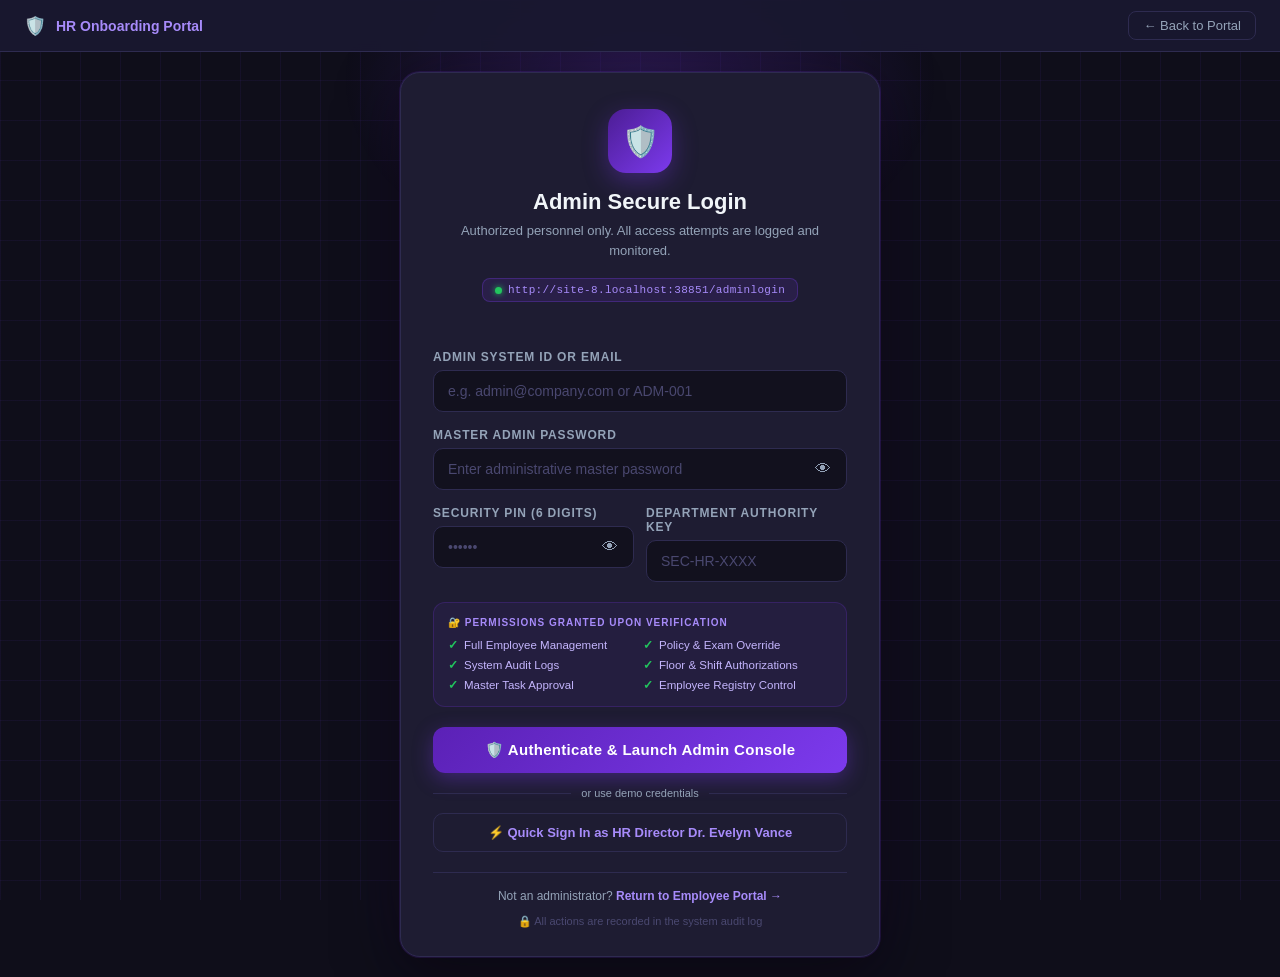
==== adminlogin/index.html @ 6cfcd54a "Update HR onboarding portal Refresh the portal UI and chatbot flows, and add the admin login page.  " ====
<!DOCTYPE html>
<html lang="en">
<head>
  <meta charset="UTF-8">
  <meta name="viewport" content="width=device-width, initial-scale=1.0">
  <title>Admin Login — HR Onboarding Portal</title>
  <style>
    *, *::before, *::after { box-sizing: border-box; margin: 0; padding: 0; }

    :root {
      --bg:        #0f0e1a;
      --surface:   #1a1830;
      --card:      #1e1c32;
      --border:    #2e2b50;
      --accent:    #7c3aed;
      --accent-lt: #a78bfa;
      --danger:    #ef4444;
      --success:   #22c55e;
      --text:      #f1f5f9;
      --muted:     #94a3b8;
      --input-bg:  #12111e;
    }

    body {
      min-height: 100vh;
      background: var(--bg);
      display: flex;
      flex-direction: column;
      align-items: center;
      justify-content: center;
      font-family: 'Segoe UI', Arial, sans-serif;
      color: var(--text);
      padding: 20px;
      position: relative;
      overflow-x: hidden;
    }

    /* Animated background grid */
    body::before {
      content: '';
      position: fixed;
      inset: 0;
      background-image:
        linear-gradient(rgba(124,58,237,0.07) 1px, transparent 1px),
        linear-gradient(90deg, rgba(124,58,237,0.07) 1px, transparent 1px);
      background-size: 40px 40px;
      pointer-events: none;
      z-index: 0;
    }

    /* Glowing orbs */
    body::after {
      content: '';
      position: fixed;
      top: -120px;
      left: 50%;
      transform: translateX(-50%);
      width: 600px;
      height: 400px;
      background: radial-gradient(ellipse, rgba(124,58,237,0.22) 0%, transparent 70%);
      pointer-events: none;
      z-index: 0;
    }

    /* ── Top bar ── */
    .top-bar {
      position: fixed;
      top: 0;
      left: 0;
      right: 0;
      height: 52px;
      background: rgba(26,24,48,0.92);
      backdrop-filter: blur(10px);
      border-bottom: 1px solid var(--border);
      display: flex;
      align-items: center;
      justify-content: space-between;
      padding: 0 24px;
      z-index: 100;
    }

    .top-bar-brand {
      display: flex;
      align-items: center;
      gap: 10px;
      font-size: 14px;
      font-weight: 700;
      color: var(--accent-lt);
      text-decoration: none;
    }

    .top-bar-brand span { font-size: 18px; }

    .top-bar-back {
      font-size: 13px;
      color: var(--muted);
      text-decoration: none;
      display: flex;
      align-items: center;
      gap: 6px;
      padding: 6px 14px;
      border: 1px solid var(--border);
      border-radius: 8px;
      transition: all 0.15s;
    }
    .top-bar-back:hover {
      color: var(--text);
      border-color: var(--accent);
      background: rgba(124,58,237,0.1);
    }

    /* ── Card ── */
    .login-card {
      position: relative;
      z-index: 1;
      width: 100%;
      max-width: 480px;
      background: var(--card);
      border: 1px solid var(--border);
      border-radius: 20px;
      padding: 36px 32px 28px;
      box-shadow:
        0 0 0 1px rgba(124,58,237,0.15),
        0 20px 60px rgba(0,0,0,0.5),
        0 0 80px rgba(124,58,237,0.08);
      margin-top: 52px;
    }

    /* Card header */
    .card-head {
      text-align: center;
      margin-bottom: 28px;
    }

    .shield-icon {
      width: 64px;
      height: 64px;
      background: linear-gradient(135deg, #4c1d95, #7c3aed);
      border-radius: 18px;
      display: flex;
      align-items: center;
      justify-content: center;
      font-size: 30px;
      margin: 0 auto 16px;
      box-shadow: 0 8px 24px rgba(124,58,237,0.35);
    }

    .card-head h1 {
      font-size: 22px;
      font-weight: 800;
      color: var(--text);
      margin-bottom: 6px;
    }

    .card-head p {
      font-size: 13px;
      color: var(--muted);
      line-height: 1.5;
    }

    /* URL badge */
    .url-badge {
      display: inline-flex;
      align-items: center;
      gap: 6px;
      background: rgba(124,58,237,0.12);
      border: 1px solid rgba(124,58,237,0.3);
      border-radius: 8px;
      padding: 5px 12px;
      font-size: 11px;
      font-family: 'Courier New', monospace;
      color: var(--accent-lt);
      margin-bottom: 20px;
      letter-spacing: 0.03em;
    }
    .url-dot {
      width: 7px;
      height: 7px;
      background: var(--success);
      border-radius: 50%;
      flex-shrink: 0;
      box-shadow: 0 0 6px var(--success);
      animation: pulse-dot 2s ease infinite;
    }
    @keyframes pulse-dot {
      0%, 100% { opacity: 1; }
      50%       { opacity: 0.4; }
    }

    /* Alert */
    #adminAlert {
      display: none;
      padding: 10px 14px;
      border-radius: 10px;
      font-size: 13px;
      font-weight: 600;
      margin-bottom: 16px;
      border: 1px solid transparent;
    }
    #adminAlert.error {
      background: rgba(239,68,68,0.12);
      border-color: rgba(239,68,68,0.35);
      color: #fca5a5;
    }
    #adminAlert.success {
      background: rgba(34,197,94,0.12);
      border-color: rgba(34,197,94,0.35);
      color: #86efac;
    }

    /* Form fields */
    .field {
      margin-bottom: 16px;
    }

    .field label {
      display: block;
      font-size: 12px;
      font-weight: 700;
      color: var(--muted);
      margin-bottom: 6px;
      text-transform: uppercase;
      letter-spacing: 0.07em;
    }

    .input-wrap {
      position: relative;
    }

    .field input {
      width: 100%;
      background: var(--input-bg);
      border: 1px solid var(--border);
      border-radius: 10px;
      padding: 12px 44px 12px 14px;
      font-size: 14px;
      color: var(--text);
      outline: none;
      transition: border-color 0.15s, box-shadow 0.15s;
      font-family: inherit;
    }
    .field input::placeholder { color: #4a4870; }
    .field input:focus {
      border-color: var(--accent);
      box-shadow: 0 0 0 3px rgba(124,58,237,0.2);
    }
    .field input.valid   { border-color: var(--success); }
    .field input.invalid { border-color: var(--danger); }

    .eye-btn {
      position: absolute;
      right: 12px;
      top: 50%;
      transform: translateY(-50%);
      background: transparent;
      border: none;
      cursor: pointer;
      font-size: 16px;
      color: var(--muted);
      padding: 4px;
      transition: color 0.12s;
    }
    .eye-btn:hover { color: var(--text); }

    /* Two-column grid */
    .field-grid {
      display: grid;
      grid-template-columns: 1fr 1fr;
      gap: 12px;
    }

    /* Permissions manifest */
    .perms-box {
      background: rgba(124,58,237,0.07);
      border: 1px solid rgba(124,58,237,0.2);
      border-radius: 12px;
      padding: 14px;
      margin-bottom: 20px;
    }

    .perms-title {
      font-size: 10px;
      font-weight: 800;
      text-transform: uppercase;
      letter-spacing: 0.1em;
      color: var(--accent-lt);
      margin-bottom: 10px;
      display: flex;
      align-items: center;
      gap: 6px;
    }

    .perms-grid {
      display: grid;
      grid-template-columns: 1fr 1fr;
      gap: 6px;
    }

    .perm-item {
      display: flex;
      align-items: center;
      gap: 6px;
      font-size: 11.5px;
      color: #c4b5fd;
    }
    .perm-item::before {
      content: '✓';
      color: var(--success);
      font-weight: 900;
      font-size: 12px;
    }

    /* Submit button */
    .submit-btn {
      width: 100%;
      padding: 14px;
      background: linear-gradient(135deg, #5b21b6, #7c3aed);
      border: none;
      border-radius: 12px;
      color: #fff;
      font-size: 15px;
      font-weight: 800;
      cursor: pointer;
      transition: all 0.2s;
      display: flex;
      align-items: center;
      justify-content: center;
      gap: 8px;
      letter-spacing: 0.02em;
      box-shadow: 0 6px 20px rgba(124,58,237,0.35);
      margin-bottom: 14px;
    }
    .submit-btn:hover {
      background: linear-gradient(135deg, #4c1d95, #6d28d9);
      transform: translateY(-2px);
      box-shadow: 0 10px 28px rgba(124,58,237,0.45);
    }
    .submit-btn:active { transform: translateY(0); }
    .submit-btn:disabled {
      opacity: 0.5;
      cursor: not-allowed;
      transform: none;
    }

    /* Spinner inside button */
    .spinner {
      display: none;
      width: 18px; height: 18px;
      border: 2px solid rgba(255,255,255,0.3);
      border-top-color: #fff;
      border-radius: 50%;
      animation: spin 0.6s linear infinite;
    }
    @keyframes spin { to { transform: rotate(360deg); } }

    /* Demo button */
    .demo-btn {
      width: 100%;
      padding: 11px;
      background: transparent;
      border: 1px solid var(--border);
      border-radius: 10px;
      color: var(--accent-lt);
      font-size: 13px;
      font-weight: 600;
      cursor: pointer;
      transition: all 0.15s;
      margin-bottom: 20px;
    }
    .demo-btn:hover {
      background: rgba(124,58,237,0.1);
      border-color: var(--accent);
    }

    /* Divider */
    .divider {
      display: flex;
      align-items: center;
      gap: 10px;
      color: var(--muted);
      font-size: 11px;
      margin-bottom: 14px;
    }
    .divider::before, .divider::after {
      content: '';
      flex: 1;
      height: 1px;
      background: var(--border);
    }

    /* Footer */
    .card-footer {
      text-align: center;
      font-size: 12px;
      color: var(--muted);
      border-top: 1px solid var(--border);
      padding-top: 16px;
    }
    .card-footer a {
      color: var(--accent-lt);
      text-decoration: none;
      font-weight: 600;
    }
    .card-footer a:hover { text-decoration: underline; }

    /* Security seal */
    .security-seal {
      display: flex;
      align-items: center;
      justify-content: center;
      gap: 6px;
      font-size: 11px;
      color: #4a4870;
      margin-top: 12px;
    }

    /* Success overlay */
    #successOverlay {
      display: none;
      position: fixed;
      inset: 0;
      background: rgba(15,14,26,0.9);
      z-index: 200;
      align-items: center;
      justify-content: center;
      flex-direction: column;
      gap: 16px;
      text-align: center;
    }
    #successOverlay.show { display: flex; }

    .success-ring {
      width: 80px; height: 80px;
      border-radius: 50%;
      border: 3px solid var(--success);
      display: flex; align-items: center; justify-content: center;
      font-size: 36px;
      animation: popIn 0.4s cubic-bezier(0.34,1.56,0.64,1);
    }
    @keyframes popIn {
      from { transform: scale(0); opacity: 0; }
      to   { transform: scale(1); opacity: 1; }
    }
    #successOverlay h2 { font-size: 20px; color: var(--text); }
    #successOverlay p  { font-size: 14px; color: var(--muted); }
    .redirect-bar {
      width: 220px; height: 4px;
      background: var(--border);
      border-radius: 4px;
      overflow: hidden;
    }
    .redirect-fill {
      height: 100%;
      background: var(--success);
      border-radius: 4px;
      width: 0;
      transition: width 1.8s linear;
    }

    /* Responsive */
    @media (max-width: 520px) {
      .login-card { padding: 26px 18px 22px; }
      .field-grid { grid-template-columns: 1fr; }
      .perms-grid { grid-template-columns: 1fr; }
    }
  </style>
</head>
<body>

  <!-- Top navigation bar -->
  <nav class="top-bar">
    <a href="../index.html" class="top-bar-brand">
      <span>🛡️</span> HR Onboarding Portal
    </a>
    <a href="../index.html" class="top-bar-back">← Back to Portal</a>
  </nav>

  <!-- Admin Login Card -->
  <div class="login-card">

    <!-- Header -->
    <div class="card-head">
      <div class="shield-icon">🛡️</div>
      <h1>Admin Secure Login</h1>
      <p>Authorized personnel only. All access attempts are logged and monitored.</p>

      <!-- URL indicator badge -->
      <br>
      <span class="url-badge">
        <span class="url-dot"></span>
        <span id="currentUrlDisplay">http://127.0.0.1:5500/adminlogin</span>
      </span>
    </div>

    <!-- Alert banner -->
    <div id="adminAlert"></div>

    <!-- Login Form -->
    <form id="adminLoginForm" autocomplete="off" novalidate>

      <!-- Admin Email / ID -->
      <div class="field">
        <label for="adminEmail">Admin System ID or Email</label>
        <div class="input-wrap">
          <input
            id="adminEmail"
            type="text"
            placeholder="e.g. admin@company.com or ADM-001"
            autocomplete="off"
            required
          >
        </div>
      </div>

      <!-- Master Password -->
      <div class="field">
        <label for="adminPassword">Master Admin Password</label>
        <div class="input-wrap">
          <input
            id="adminPassword"
            type="password"
            placeholder="Enter administrative master password"
            autocomplete="new-password"
            required
          >
          <button type="button" class="eye-btn" data-target="adminPassword">👁</button>
        </div>
      </div>

      <!-- PIN + Authority Key -->
      <div class="field-grid">
        <div class="field" style="margin-bottom:0;">
          <label for="adminPin">Security PIN (6 Digits)</label>
          <div class="input-wrap">
            <input
              id="adminPin"
              type="password"
              maxlength="6"
              placeholder="••••••"
              required
            >
            <button type="button" class="eye-btn" data-target="adminPin">👁</button>
          </div>
        </div>
        <div class="field" style="margin-bottom:0;">
          <label for="adminAuthCode">Department Authority Key</label>
          <div class="input-wrap">
            <input
              id="adminAuthCode"
              type="text"
              placeholder="SEC-HR-XXXX"
              required
            >
          </div>
        </div>
      </div>
      <div style="margin-bottom:20px;"></div>

      <!-- Permissions Manifest -->
      <div class="perms-box">
        <div class="perms-title">🔐 Permissions Granted Upon Verification</div>
        <div class="perms-grid">
          <div class="perm-item">Full Employee Management</div>
          <div class="perm-item">Policy &amp; Exam Override</div>
          <div class="perm-item">System Audit Logs</div>
          <div class="perm-item">Floor &amp; Shift Authorizations</div>
          <div class="perm-item">Master Task Approval</div>
          <div class="perm-item">Employee Registry Control</div>
        </div>
      </div>

      <!-- Submit -->
      <button type="submit" class="submit-btn" id="submitBtn">
        <span class="spinner" id="btnSpinner"></span>
        <span id="btnText">🛡️ Authenticate &amp; Launch Admin Console</span>
      </button>

      <div class="divider">or use demo credentials</div>

      <!-- Demo Login -->
      <button type="button" class="demo-btn" id="demoAdminBtn">
        ⚡ Quick Sign In as <strong>HR Director Dr. Evelyn Vance</strong>
      </button>

    </form>

    <!-- Footer -->
    <div class="card-footer">
      <p>Not an administrator? <a href="../index.html">Return to Employee Portal →</a></p>
      <div class="security-seal">🔒 All actions are recorded in the system audit log</div>
    </div>

  </div>

  <!-- Success Overlay -->
  <div id="successOverlay">
    <div class="success-ring">✓</div>
    <h2>Authentication Successful</h2>
    <p id="successName">Welcome, Dr. Evelyn Vance</p>
    <div class="redirect-bar">
      <div class="redirect-fill" id="redirectFill"></div>
    </div>
    <p style="font-size:12px;color:#4a4870;">Redirecting to Admin Console…</p>
  </div>

  <script>
    // ── Credentials ──────────────────────────────────────────
    var ADMIN = {
      emails:   ["admin@company.com", "adm-001"],
      password: "masterAdmin2026!",
      pin:      "998877",
      authCode: "SEC-HR-2026",
      fullName: "Dr. Evelyn Vance",
      title:    "HR Director"
    };

    var ADMIN_SESSION_KEY = "hr_admin_session";
    var AUDIT_LOG_KEY     = "hr_admin_audit_log";

    // ── Show current URL in badge ─────────────────────────────
    var urlDisplay = document.getElementById("currentUrlDisplay");
    if (urlDisplay) {
      var loc = window.location;
      var clean = loc.protocol + "//" + loc.host + "/adminlogin";
      urlDisplay.textContent = clean;
    }

    // ── Audit log ─────────────────────────────────────────────
    function pushAudit(msg, level) {
      level = level || "info";
      var log = [];
      try { log = JSON.parse(localStorage.getItem(AUDIT_LOG_KEY) || "[]"); } catch(e){}
      log.push({ ts: new Date().toLocaleString(), message: msg, level: level });
      if (log.length > 60) log.splice(0, log.length - 60);
      try { localStorage.setItem(AUDIT_LOG_KEY, JSON.stringify(log)); } catch(e){}
    }

    // ── Alert helper ──────────────────────────────────────────
    var alertEl = document.getElementById("adminAlert");
    function showAlert(msg, type) {
      alertEl.textContent = msg;
      alertEl.className   = type || "error";
      alertEl.style.display = "block";
    }
    function hideAlert() { alertEl.style.display = "none"; }

    // ── Password toggle ───────────────────────────────────────
    document.querySelectorAll(".eye-btn").forEach(function(btn) {
      btn.addEventListener("click", function() {
        var inp = document.getElementById(btn.dataset.target);
        if (!inp) return;
        var isPass = inp.type === "password";
        inp.type = isPass ? "text" : "password";
        btn.textContent = isPass ? "🙈" : "👁";
      });
    });

    // ── Field validation helpers ──────────────────────────────
    function setFieldState(id, ok) {
      var el = document.getElementById(id);
      if (!el) return;
      el.classList.toggle("valid",   ok === true);
      el.classList.toggle("invalid", ok === false);
    }

    // ── Set admin session & redirect ──────────────────────────
    function doLoginSuccess(name, title) {
      var session = {
        fullName:  name  || ADMIN.fullName,
        title:     title || ADMIN.title,
        role:      "admin",
        loginTime: new Date().toLocaleString()
      };
      try { localStorage.setItem(ADMIN_SESSION_KEY, JSON.stringify(session)); } catch(e){}
      pushAudit("ADMIN LOGIN — " + session.fullName + " authenticated via /adminlogin page.");

      // Show success overlay
      var overlay    = document.getElementById("successOverlay");
      var nameEl     = document.getElementById("successName");
      var fillEl     = document.getElementById("redirectFill");

      if (nameEl) nameEl.textContent = "Welcome, " + session.fullName;
      if (overlay) overlay.classList.add("show");

      // Animate redirect bar then navigate
      setTimeout(function() {
        if (fillEl) fillEl.style.width = "100%";
      }, 80);

      setTimeout(function() {
        window.location.href = "../index.html?menu=admin";
      }, 2100);
    }

    // ── Form submit ───────────────────────────────────────────
    var form      = document.getElementById("adminLoginForm");
    var submitBtn = document.getElementById("submitBtn");
    var spinner   = document.getElementById("btnSpinner");
    var btnText   = document.getElementById("btnText");

    form.addEventListener("submit", function(e) {
      e.preventDefault();
      hideAlert();

      var email    = (document.getElementById("adminEmail").value    || "").trim().toLowerCase();
      var password = (document.getElementById("adminPassword").value || "");
      var pin      = (document.getElementById("adminPin").value      || "");
      var authCode = (document.getElementById("adminAuthCode").value || "").trim().toUpperCase();

      var emailOk  = ADMIN.emails.indexOf(email) !== -1;
      var passOk   = password === ADMIN.password;
      var pinOk    = pin === ADMIN.pin;
      var authOk   = authCode === ADMIN.authCode;

      setFieldState("adminEmail",    emailOk);
      setFieldState("adminPassword", passOk);
      setFieldState("adminPin",      pinOk);
      setFieldState("adminAuthCode", authOk);

      if (!emailOk) {
        showAlert("❌ Invalid Admin System ID or Email address.", "error");
        pushAudit("FAILED LOGIN — unknown identifier: " + email, "danger");
        return;
      }
      if (!passOk) {
        showAlert("❌ Incorrect Master Admin Password.", "error");
        pushAudit("FAILED LOGIN — wrong password.", "danger");
        return;
      }
      if (!pinOk) {
        showAlert("❌ Security PIN does not match.", "error");
        pushAudit("FAILED LOGIN — wrong 6-digit PIN.", "danger");
        return;
      }
      if (!authOk) {
        showAlert("❌ Department Authority Key is invalid. Expected: SEC-HR-2026", "error");
        pushAudit("FAILED LOGIN — wrong authority key.", "danger");
        return;
      }

      // All valid — show loading state
      submitBtn.disabled = true;
      if (spinner) spinner.style.display = "inline-block";
      if (btnText) btnText.textContent   = "Verifying credentials…";

      showAlert("✅ All credentials verified. Launching Admin Console…", "success");

      setTimeout(function() {
        doLoginSuccess(ADMIN.fullName, ADMIN.title);
      }, 800);
    });

    // ── Demo login ────────────────────────────────────────────
    document.getElementById("demoAdminBtn").addEventListener("click", function() {
      hideAlert();
      pushAudit("DEMO LOGIN — Quick admin sign-in used.");
      doLoginSuccess(ADMIN.fullName, ADMIN.title);
    });
  </script>
</body>
</html>
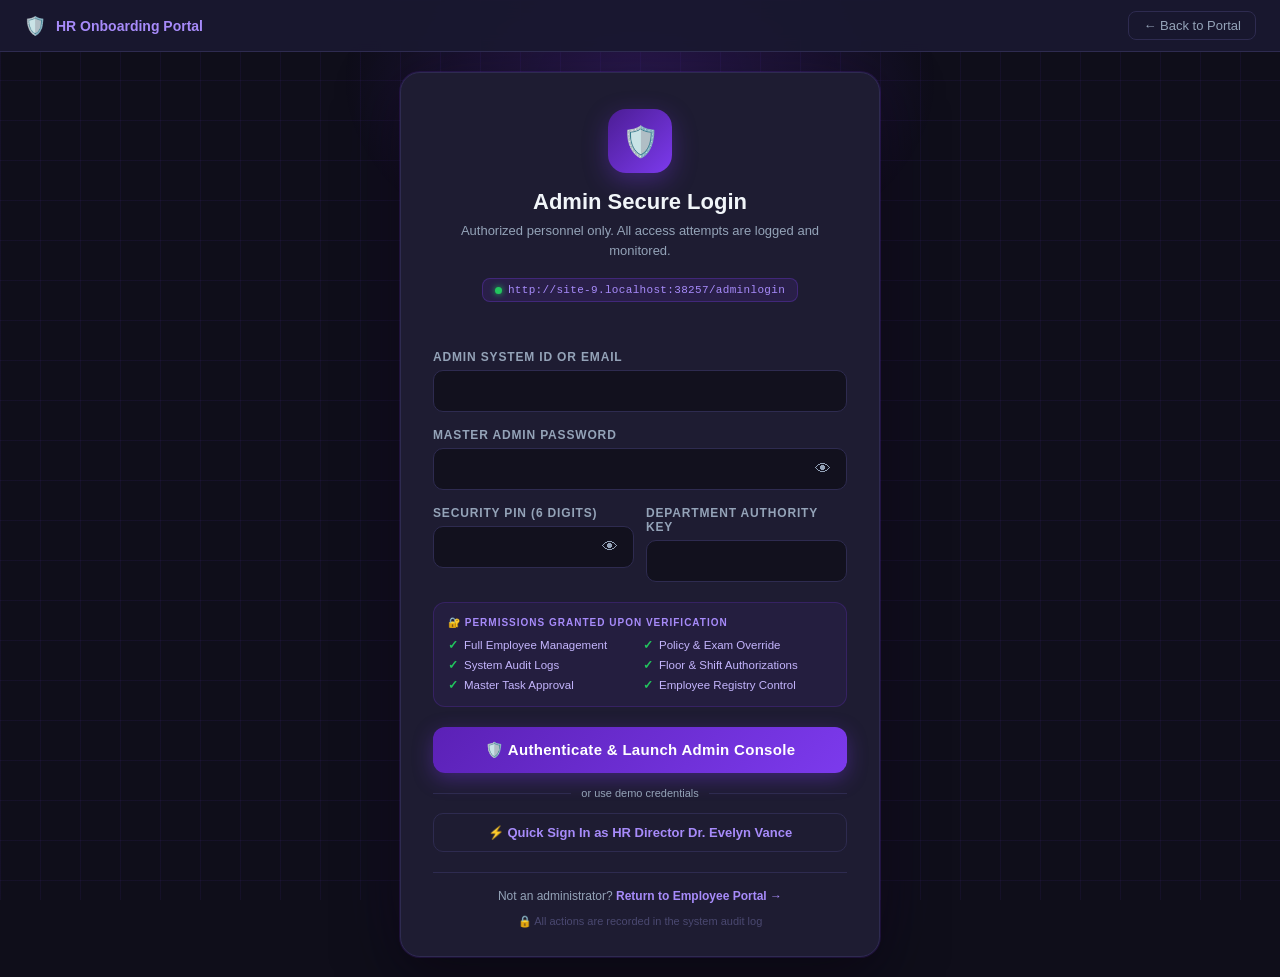
==== commit a70a7f02: "first commit" ====
--- a/adminlogin/index.html
+++ b/adminlogin/index.html
@@ -505,7 +505,6 @@
           <input
             id="adminEmail"
             type="text"
-            placeholder="e.g. admin@company.com or ADM-001"
             autocomplete="off"
             required
           >
@@ -519,7 +518,6 @@
           <input
             id="adminPassword"
             type="password"
-            placeholder="Enter administrative master password"
             autocomplete="new-password"
             required
           >
@@ -536,7 +534,6 @@
               id="adminPin"
               type="password"
               maxlength="6"
-              placeholder="••••••"
               required
             >
             <button type="button" class="eye-btn" data-target="adminPin">👁</button>
@@ -548,7 +545,6 @@
             <input
               id="adminAuthCode"
               type="text"
-              placeholder="SEC-HR-XXXX"
               required
             >
           </div>
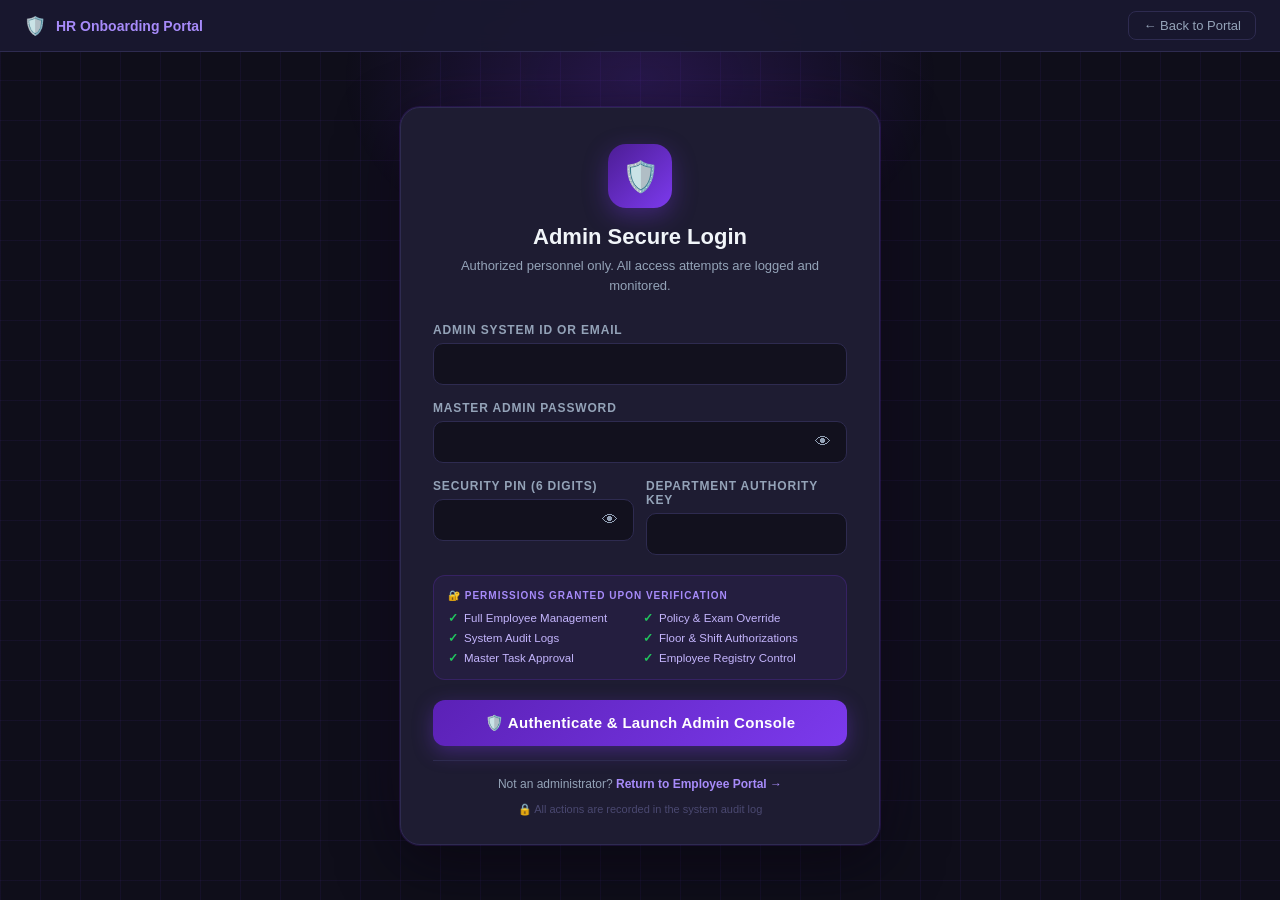
==== commit 1c928d61: "first commit" ====
--- a/adminlogin/index.html
+++ b/adminlogin/index.html
@@ -484,12 +484,6 @@
       <h1>Admin Secure Login</h1>
       <p>Authorized personnel only. All access attempts are logged and monitored.</p>
 
-      <!-- URL indicator badge -->
-      <br>
-      <span class="url-badge">
-        <span class="url-dot"></span>
-        <span id="currentUrlDisplay">http://127.0.0.1:5500/adminlogin</span>
-      </span>
     </div>
 
     <!-- Alert banner -->
@@ -571,13 +565,6 @@
         <span id="btnText">🛡️ Authenticate &amp; Launch Admin Console</span>
       </button>
 
-      <div class="divider">or use demo credentials</div>
-
-      <!-- Demo Login -->
-      <button type="button" class="demo-btn" id="demoAdminBtn">
-        ⚡ Quick Sign In as <strong>HR Director Dr. Evelyn Vance</strong>
-      </button>
-
     </form>
 
     <!-- Footer -->
@@ -745,13 +732,6 @@
         doLoginSuccess(ADMIN.fullName, ADMIN.title);
       }, 800);
     });
-
-    // ── Demo login ────────────────────────────────────────────
-    document.getElementById("demoAdminBtn").addEventListener("click", function() {
-      hideAlert();
-      pushAudit("DEMO LOGIN — Quick admin sign-in used.");
-      doLoginSuccess(ADMIN.fullName, ADMIN.title);
-    });
   </script>
 </body>
 </html>
